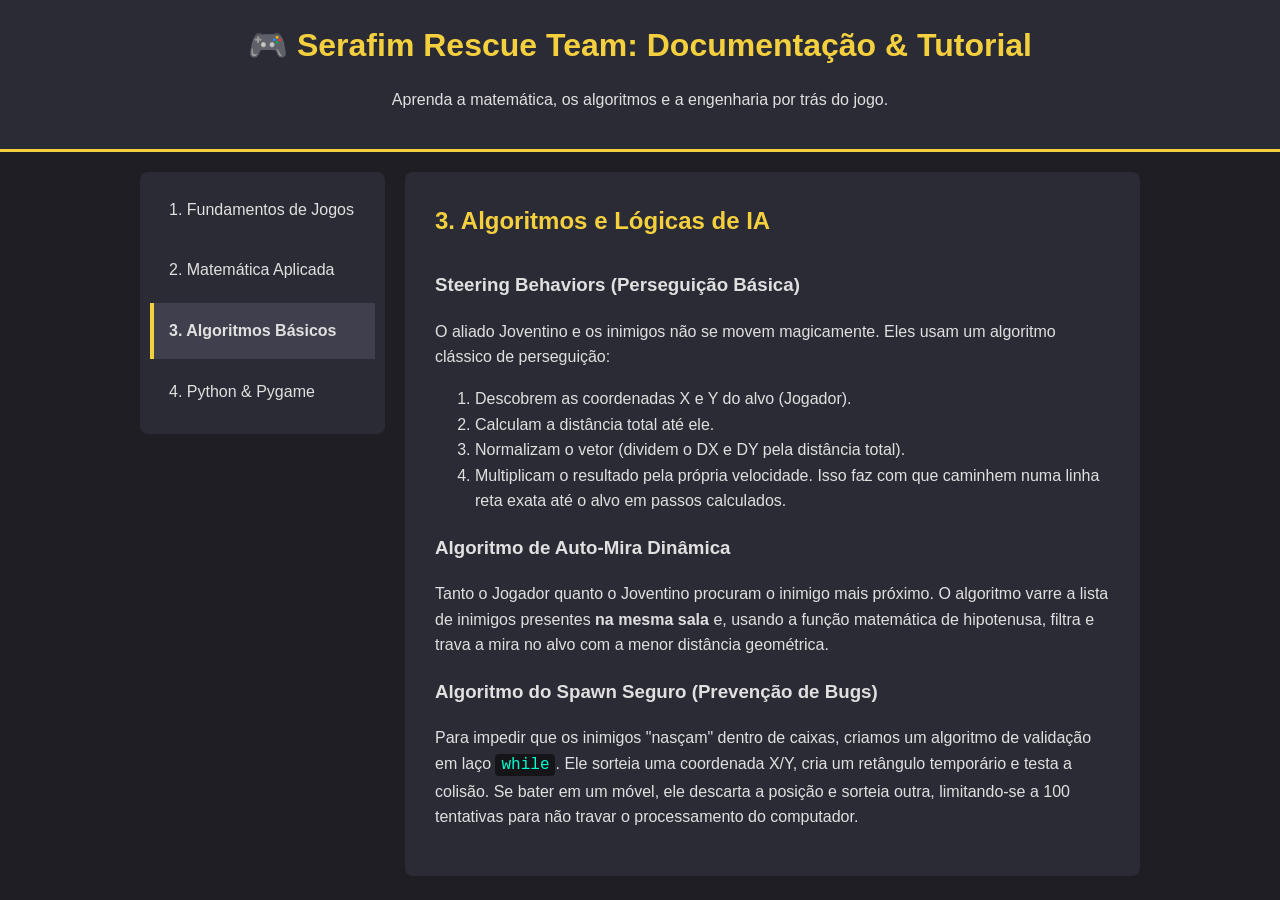
==== tutorial/algoritmos.html @ 50453444 "Versao com auxiliar, sons e janelas de dialogo" ====
<!DOCTYPE html>
<html lang="pt-BR">
<head>
    <meta charset="UTF-8">
    <meta name="viewport" content="width=device-width, initial-scale=1.0">
    <title>Algoritmos - Serafim Rescue Team</title>
    <link rel="stylesheet" href="style.css">
</head>
<body>
    <header>
        <h1>🎮 Serafim Rescue Team: Documentação & Tutorial</h1>
        <p>Aprenda a matemática, os algoritmos e a engenharia por trás do jogo.</p>
    </header>

    <div class="container">
        <div class="sidebar">
            <a href="index.html" class="tab-link">1. Fundamentos de Jogos</a>
            <a href="matematica.html" class="tab-link">2. Matemática Aplicada</a>
            <a href="algoritmos.html" class="tab-link active">3. Algoritmos Básicos</a>
            <a href="pygame.html" class="tab-link">4. Python & Pygame</a>
        </div>

        <div class="content-area">
            <h2>3. Algoritmos e Lógicas de IA</h2>
            
            <h3>Steering Behaviors (Perseguição Básica)</h3>
            <p>O aliado Joventino e os inimigos não se movem magicamente. Eles usam um algoritmo clássico de perseguição:</p>
            <ol>
                <li>Descobrem as coordenadas X e Y do alvo (Jogador).</li>
                <li>Calculam a distância total até ele.</li>
                <li>Normalizam o vetor (dividem o DX e DY pela distância total).</li>
                <li>Multiplicam o resultado pela própria velocidade. Isso faz com que caminhem numa linha reta exata até o alvo em passos calculados.</li>
            </ol>

            <h3>Algoritmo de Auto-Mira Dinâmica</h3>
            <p>Tanto o Jogador quanto o Joventino procuram o inimigo mais próximo. O algoritmo varre a lista de inimigos presentes <strong>na mesma sala</strong> e, usando a função matemática de hipotenusa, filtra e trava a mira no alvo com a menor distância geométrica.</p>

            <h3>Algoritmo do Spawn Seguro (Prevenção de Bugs)</h3>
            <p>Para impedir que os inimigos "nasçam" dentro de caixas, criamos um algoritmo de validação em laço <code>while</code>. Ele sorteia uma coordenada X/Y, cria um retângulo temporário e testa a colisão. Se bater em um móvel, ele descarta a posição e sorteia outra, limitando-se a 100 tentativas para não travar o processamento do computador.</p>
        </div>
    </div>
</body>
</html>
---- tutorial/style.css ----
:root {
    --bg-color: #1e1e24;
    --text-color: #e0e0e0;
    --accent-color: #f4d03f;
    --secondary-bg: #2b2b36;
    --code-bg: #151519;
}

body {
    font-family: 'Segoe UI', Tahoma, Geneva, Verdana, sans-serif;
    background-color: var(--bg-color);
    color: var(--text-color);
    line-height: 1.6;
    margin: 0;
    padding: 0;
}

header {
    background-color: var(--secondary-bg);
    padding: 20px;
    text-align: center;
    border-bottom: 3px solid var(--accent-color);
}

header h1 {
    margin: 0;
    color: var(--accent-color);
}

.container {
    max-width: 1000px;
    margin: 20px auto;
    display: flex;
    gap: 20px;
    padding: 0 20px;
}

/* Menu Lateral com Links de Navegação */
.sidebar {
    flex: 1;
    background-color: var(--secondary-bg);
    padding: 10px;
    border-radius: 8px;
    height: fit-content;
}

.tab-link {
    display: block;
    width: 100%;
    background: none;
    border: none;
    color: var(--text-color);
    padding: 15px;
    text-align: left;
    font-size: 16px;
    text-decoration: none; /* Remove sublinhado dos links */
    border-left: 4px solid transparent;
    transition: all 0.3s ease;
    margin-bottom: 5px;
    box-sizing: border-box;
}

.tab-link:hover {
    background-color: #3f3f4e;
}

.tab-link.active {
    background-color: #3f3f4e;
    border-left: 4px solid var(--accent-color);
    font-weight: bold;
}

/* Conteúdo Principal */
.content-area {
    flex: 3;
    background-color: var(--secondary-bg);
    padding: 30px;
    border-radius: 8px;
    animation: fadeIn 0.4s ease;
}

@keyframes fadeIn {
    from { opacity: 0; transform: translateY(10px); }
    to { opacity: 1; transform: translateY(0); }
}

h2 {
    color: var(--accent-color);
    padding-bottom: 10px;
    margin-top: 0;
}

code {
    background-color: var(--code-bg);
    padding: 2px 6px;
    border-radius: 4px;
    color: #00ffcc;
    font-family: 'Courier New', Courier, monospace;
}

pre {
    background-color: var(--code-bg);
    padding: 15px;
    border-radius: 8px;
    overflow-x: auto;
    border-left: 4px solid var(--accent-color);
}
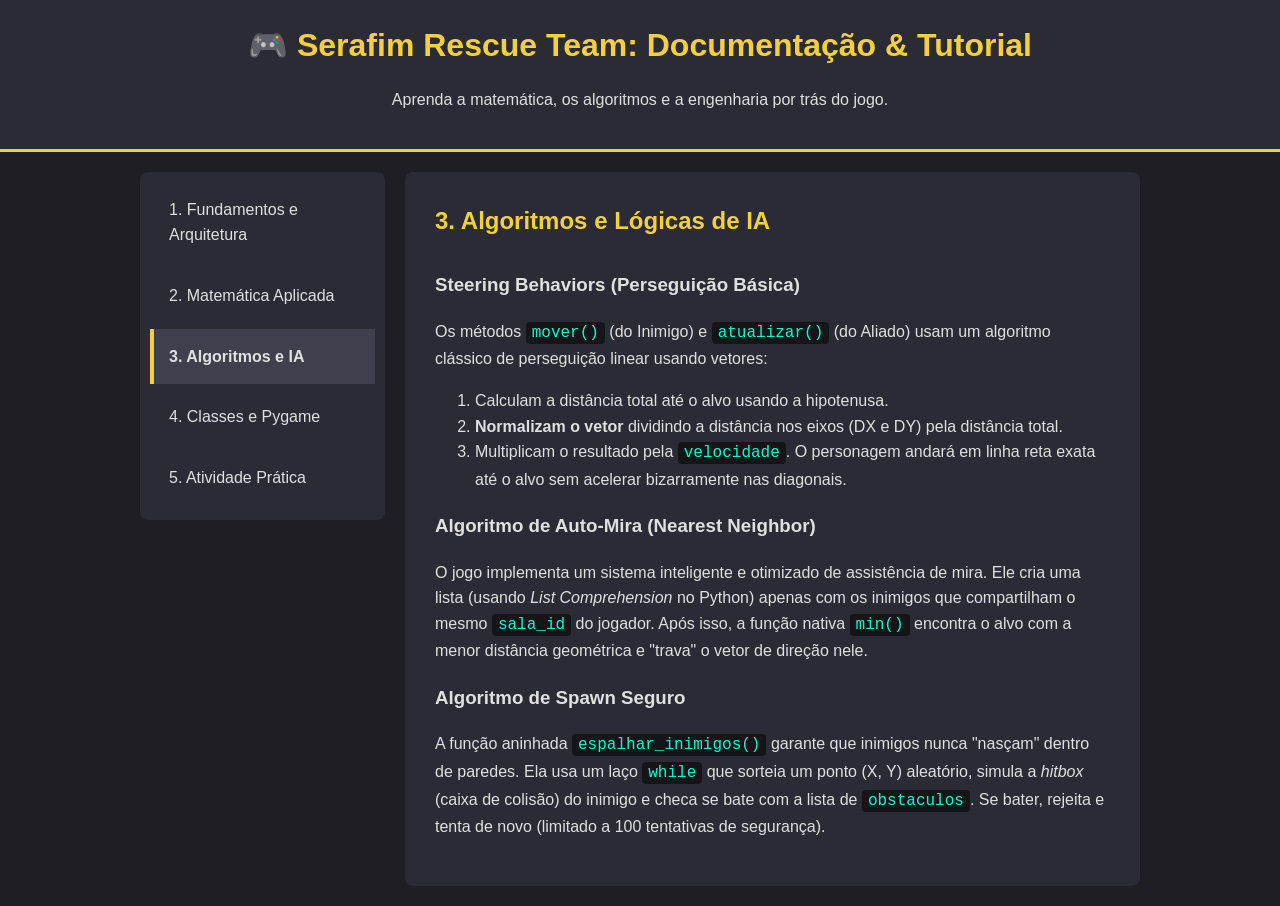
==== commit a4bb872c: "Correção e atualização do tutorial." ====
--- a/tutorial/algoritmos.html
+++ b/tutorial/algoritmos.html
@@ -1,5 +1,5 @@
 <!DOCTYPE html>
-<html lang="pt-BR">
+<html lang="pt-br">
 <head>
     <meta charset="UTF-8">
     <meta name="viewport" content="width=device-width, initial-scale=1.0">
@@ -14,29 +14,29 @@
 
     <div class="container">
         <div class="sidebar">
-            <a href="index.html" class="tab-link">1. Fundamentos de Jogos</a>
+            <a href="index.html" class="tab-link">1. Fundamentos e Arquitetura</a>
             <a href="matematica.html" class="tab-link">2. Matemática Aplicada</a>
-            <a href="algoritmos.html" class="tab-link active">3. Algoritmos Básicos</a>
-            <a href="pygame.html" class="tab-link">4. Python & Pygame</a>
+            <a href="algoritmos.html" class="tab-link active">3. Algoritmos e IA</a>
+            <a href="pygame.html" class="tab-link">4. Classes e Pygame</a>
+            <a href="atividade.html" class="tab-link">5. Atividade Prática</a>
         </div>
 
         <div class="content-area">
             <h2>3. Algoritmos e Lógicas de IA</h2>
             
             <h3>Steering Behaviors (Perseguição Básica)</h3>
-            <p>O aliado Joventino e os inimigos não se movem magicamente. Eles usam um algoritmo clássico de perseguição:</p>
+            <p>Os métodos <code>mover()</code> (do Inimigo) e <code>atualizar()</code> (do Aliado) usam um algoritmo clássico de perseguição linear usando vetores:</p>
             <ol>
-                <li>Descobrem as coordenadas X e Y do alvo (Jogador).</li>
-                <li>Calculam a distância total até ele.</li>
-                <li>Normalizam o vetor (dividem o DX e DY pela distância total).</li>
-                <li>Multiplicam o resultado pela própria velocidade. Isso faz com que caminhem numa linha reta exata até o alvo em passos calculados.</li>
+                <li>Calculam a distância total até o alvo usando a hipotenusa.</li>
+                <li><strong>Normalizam o vetor</strong> dividindo a distância nos eixos (DX e DY) pela distância total.</li>
+                <li>Multiplicam o resultado pela <code>velocidade</code>. O personagem andará em linha reta exata até o alvo sem acelerar bizarramente nas diagonais.</li>
             </ol>
 
-            <h3>Algoritmo de Auto-Mira Dinâmica</h3>
-            <p>Tanto o Jogador quanto o Joventino procuram o inimigo mais próximo. O algoritmo varre a lista de inimigos presentes <strong>na mesma sala</strong> e, usando a função matemática de hipotenusa, filtra e trava a mira no alvo com a menor distância geométrica.</p>
+            <h3>Algoritmo de Auto-Mira (Nearest Neighbor)</h3>
+            <p>O jogo implementa um sistema inteligente e otimizado de assistência de mira. Ele cria uma lista (usando <i>List Comprehension</i> no Python) apenas com os inimigos que compartilham o mesmo <code>sala_id</code> do jogador. Após isso, a função nativa <code>min()</code> encontra o alvo com a menor distância geométrica e "trava" o vetor de direção nele.</p>
 
-            <h3>Algoritmo do Spawn Seguro (Prevenção de Bugs)</h3>
-            <p>Para impedir que os inimigos "nasçam" dentro de caixas, criamos um algoritmo de validação em laço <code>while</code>. Ele sorteia uma coordenada X/Y, cria um retângulo temporário e testa a colisão. Se bater em um móvel, ele descarta a posição e sorteia outra, limitando-se a 100 tentativas para não travar o processamento do computador.</p>
+            <h3>Algoritmo de Spawn Seguro</h3>
+            <p>A função aninhada <code>espalhar_inimigos()</code> garante que inimigos nunca "nasçam" dentro de paredes. Ela usa um laço <code>while</code> que sorteia um ponto (X, Y) aleatório, simula a <i>hitbox</i> (caixa de colisão) do inimigo e checa se bate com a lista de <code>obstaculos</code>. Se bater, rejeita e tenta de novo (limitado a 100 tentativas de segurança).</p>
         </div>
     </div>
 </body>
--- a/tutorial/style.css
+++ b/tutorial/style.css
@@ -104,4 +104,13 @@
     border-radius: 8px;
     overflow-x: auto;
     border-left: 4px solid var(--accent-color);
+}
+
+footer {
+    font-size: small;
+    text-align: center;
+    padding: 5px;
+    background-color: var(--secondary-bg);
+    border-top: 3px solid var(--accent-color);
+    margin-top: 5px;
 }
